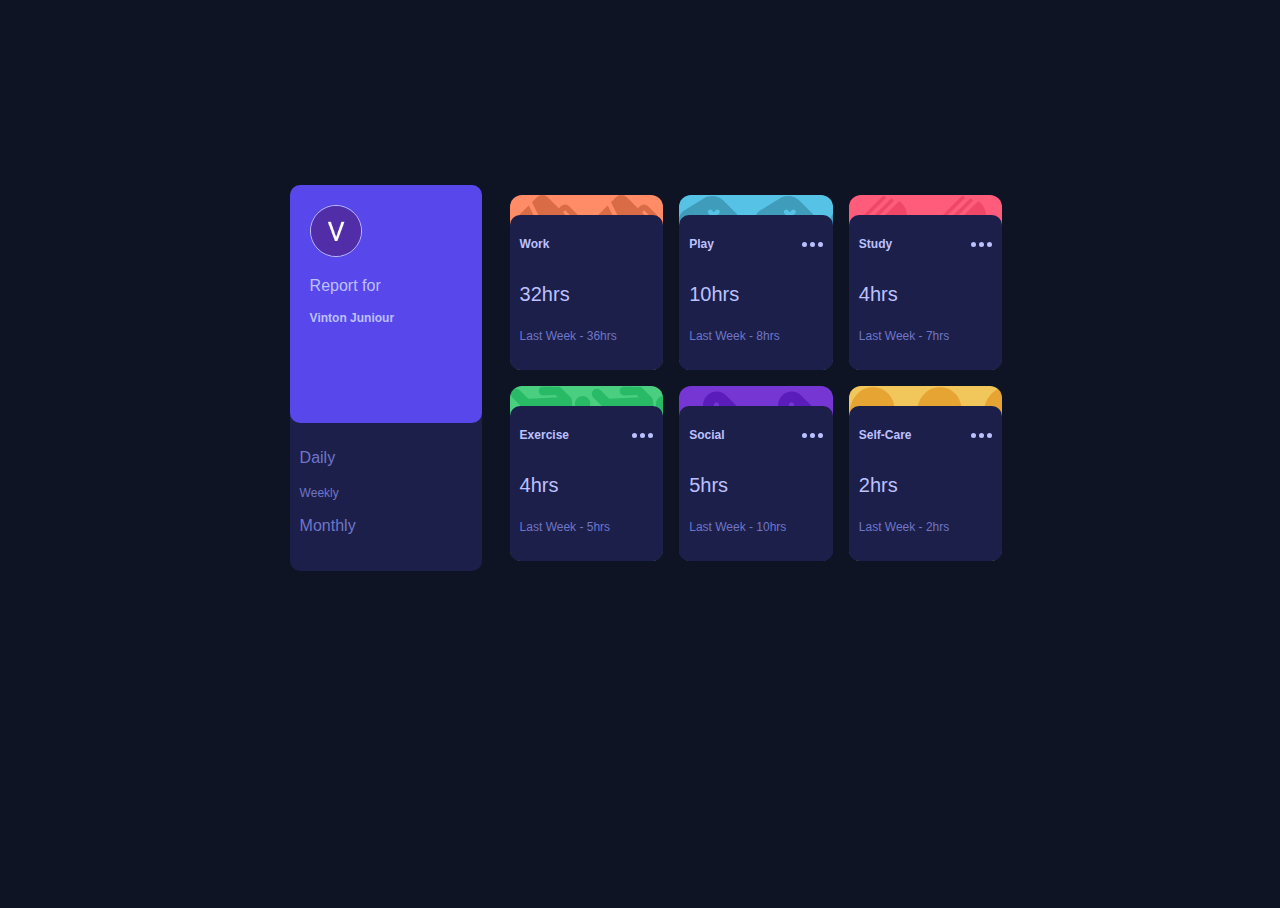
==== time.html @ a99e7ca4 "final" ====
<!DOCTYPE html>
<html lang="en">
<head>
  <meta charset="UTF-8">
  <meta http-equiv="X-UA-Compatible" content="IE=edge">
  <meta name="viewport" content="width=device-width, initial-scale=1.0">
  <title>Document</title>
  <link rel="stylesheet" href="./style.css">
</head>

<body>
  <div class="container">
    <aside>
      <div class="person">
        <img
          src="./images/v.png"
          alt="">
        <p>Report for</p>
        <h3>Vinton Juniour</h3>
      </div>
      <div class="personal-info">
        <p>Daily</p>
        <p>
          <span>Weekly</span>
        </p>
        <p>Monthly</p>
      </div>
    </aside>
    <main>
      <div class="activity">

        <div class="work">
          <div class="content">
            <div class="title">
              <h3>work </h3>
              <svg width="21" height="5" xmlns="http://www.w3.org/2000/svg">
                <path
                  d=" 0a2.5 2.5 0 1 1 0 5 2.5 2.5 0 0 1 0-5Zm8 "
                   />
              </svg>
            </div>
            <p id="duration">32hrs</p>
            <p><span>Last Week - 36hrs</span></p>
          </div>
        </div>

        <div class="play">
          <div class="content">
            <div class="title">
              <h3>play </h3>
              <svg width="21" height="5" xmlns="http://www.w3.org/2000/svg">
                <path
                  d="M2.5 0a2.5 2.5 0 1 1 0 5 2.5 2.5 0 0 1 0-5Zm8 0a2.5 2.5 0 1 1 0 5 2.5 2.5 0 0 1 0-5Zm8 0a2.5 2.5 0 1 1 0 5 2.5 2.5 0 0 1 0-5Z"
                  fill="#BBC0FF" fill-rule="evenodd" />
              </svg>
            </div>
            <p id="duration">10hrs</p>
            <p><span>Last Week - 8hrs</span></p>
          </div>
        </div>

        <div class="study">
          <div class="content">
            <div class="title">
              <h3>study </h3>
              <svg width="21" height="5" xmlns="http://www.w3.org/2000/svg">
                <path
                  d="M2.5 0a2.5 2.5 0 1 1 0 5 2.5 2.5 0 0 1 0-5Zm8 0a2.5 2.5 0 1 1 0 5 2.5 2.5 0 0 1 0-5Zm8 0a2.5 2.5 0 1 1 0 5 2.5 2.5 0 0 1 0-5Z"
                  fill="#BBC0FF" fill-rule="evenodd" />
              </svg>
            </div>
            <p id="duration">4hrs</p>
            <p><span>Last Week - 7hrs</span></p>
          </div>
        </div>

        <div class="exercise">
          <div class="content">
            <div class="title">
              <h3>exercise </h3>
              <svg width="21" height="5" xmlns="http://www.w3.org/2000/svg">
                <path
                  d="M2.5 0a2.5 2.5 0 1 1 0 5 2.5 2.5 0 0 1 0-5Zm8 0a2.5 2.5 0 1 1 0 5 2.5 2.5 0 0 1 0-5Zm8 0a2.5 2.5 0 1 1 0 5 2.5 2.5 0 0 1 0-5Z"
                  fill="#BBC0FF" fill-rule="evenodd" />
              </svg>
            </div>
            <p id="duration">4hrs</p>
            <p><span>Last Week - 5hrs</span></p>
          </div>
        </div>

        <div class="social">
          <div class="content">
            <div class="title">
              <h3>social </h3>
              <svg width="21" height="5" xmlns="http://www.w3.org/2000/svg">
                <path
                  d="M2.5 0a2.5 2.5 0 1 1 0 5 2.5 2.5 0 0 1 0-5Zm8 0a2.5 2.5 0 1 1 0 5 2.5 2.5 0 0 1 0-5Zm8 0a2.5 2.5 0 1 1 0 5 2.5 2.5 0 0 1 0-5Z"
                  fill="#BBC0FF" fill-rule="evenodd" />
              </svg>
            </div>
            <p id="duration">5hrs</p>
            <p><span>Last Week - 10hrs</span></p>
          </div>
        </div>

        <div class="self-care">
          <div class="content">
            <div class="title">
              <h3>self-care </h3>
              <svg width="21" height="5" xmlns="http://www.w3.org/2000/svg">
                <path
                  d="M2.5 0a2.5 2.5 0 1 1 0 5 2.5 2.5 0 0 1 0-5Zm8 0a2.5 2.5 0 1 1 0 5 2.5 2.5 0 0 1 0-5Zm8 0a2.5 2.5 0 1 1 0 5 2.5 2.5 0 0 1 0-5Z"
                  fill="#BBC0FF" fill-rule="evenodd" />
              </svg>
            </div>
            <p id="duration">2hrs</p>
            <p><span>Last Week - 2hrs</span></p>
          </div>
        </div>

      </div>
    </main>
  </div>
</body>

</html>
---- style.css ----
html,
body {
    height: 100%;
    box-sizing: border-box;

}

body {
    font-family: 'Raleway', sans-serif;
    padding: 10px;
    background-color: hsl(226, 43%, 10%)
}

.container {
    display: flex;
    justify-content: center;
    align-items: center;
    height: 80vh;
}

aside {

    width: 15vw;
    background-color: hsl(235, 46%, 20%);
    border-radius: 10px;
    align-content: stretch;
    margin: 20px;

}

.person {
    color: hsl(236, 100%, 87%);
    background-color: hsl(246, 80%, 60%);
    padding: 20px;
    height: 22vh;
    border-radius: 10px;
}

.person img {
    height: 50px;
    width: 50px;
    border: 1px solid hsl(236, 100%, 87%);
    border-radius: 50px;
}

.personal-info {
    color: hsl(235, 45%, 61%);
    border-radius: 20px 20px 5px 5px;
    padding: 10px;
    margin-bottom: 10px;
}

.profile h3 {
    font-family: 'Franklin Gothic Medium', 'Arial Narrow', Arial, sans-serif;
    letter-spacing: 1px;
    color: hsl(236, 100%, 87%);
    font-size: 28px;
    overflow-wrap: break-word;
    word-wrap: break-word;
    hyphens: auto;
}

.title {
    display: flex;
    justify-content: space-between;
    align-items: center;
}

.p-content p span {
    font-weight: 550;
    color: hsl(236, 100%, 87%);
}

.activity {
    display: grid;
    grid-template-columns: auto auto;
    grid-template-areas:
        "work play study"
        "exercise social self-care";
}

.content {
    background-color: hsl(235, 46%, 20%);
    border-radius: 10px;
    padding: 10px;
    position: relative;
}

.work {
    grid-area: work;
    background-color: hsl(15, 100%, 70%);
    background-image: url('./images/icon-work.svg');
}


.play {
    grid-area: play;
    background-color: hsl(195, 74%, 62%);
    background-image: url('./images/icon-play.svg');
}

.study {
    grid-area: study;
    background-color: hsl(348, 100%, 68%);
    background-image: url('./images/icon-study.svg');
}

.exercise {
    grid-area: exercise;
    background-color: hsl(145, 58%, 55%);
    background-image: url('./images/icon-exercise.svg');
}

.social {
    grid-area: social;
    background-color: hsl(264, 64%, 52%);
    background-image: url('./images/icon-social.svg');
}

.self-care {
    grid-area: self-care;
    background-color: hsl(43, 84%, 65%);
    background-image: url('./images/icon-self-care.svg');
}

.work,
.play,
.study,
.exercise,
.social,
.self-care {
    border-radius: 12px;
    width: 12vw;
    padding-top: 20px;
    margin: 8px;
    color: hsl(236, 100%, 87%);
}

div>h3 {
    font-size: 12px;
    font-weight: 550px;
    text-transform: capitalize;
}

p>span {
    font-size: 12px;
    color: hsl(235, 45%, 61%);
}

#duration {
    font-size: 20px;
    color: hsl(236, 100%, 87%);
}
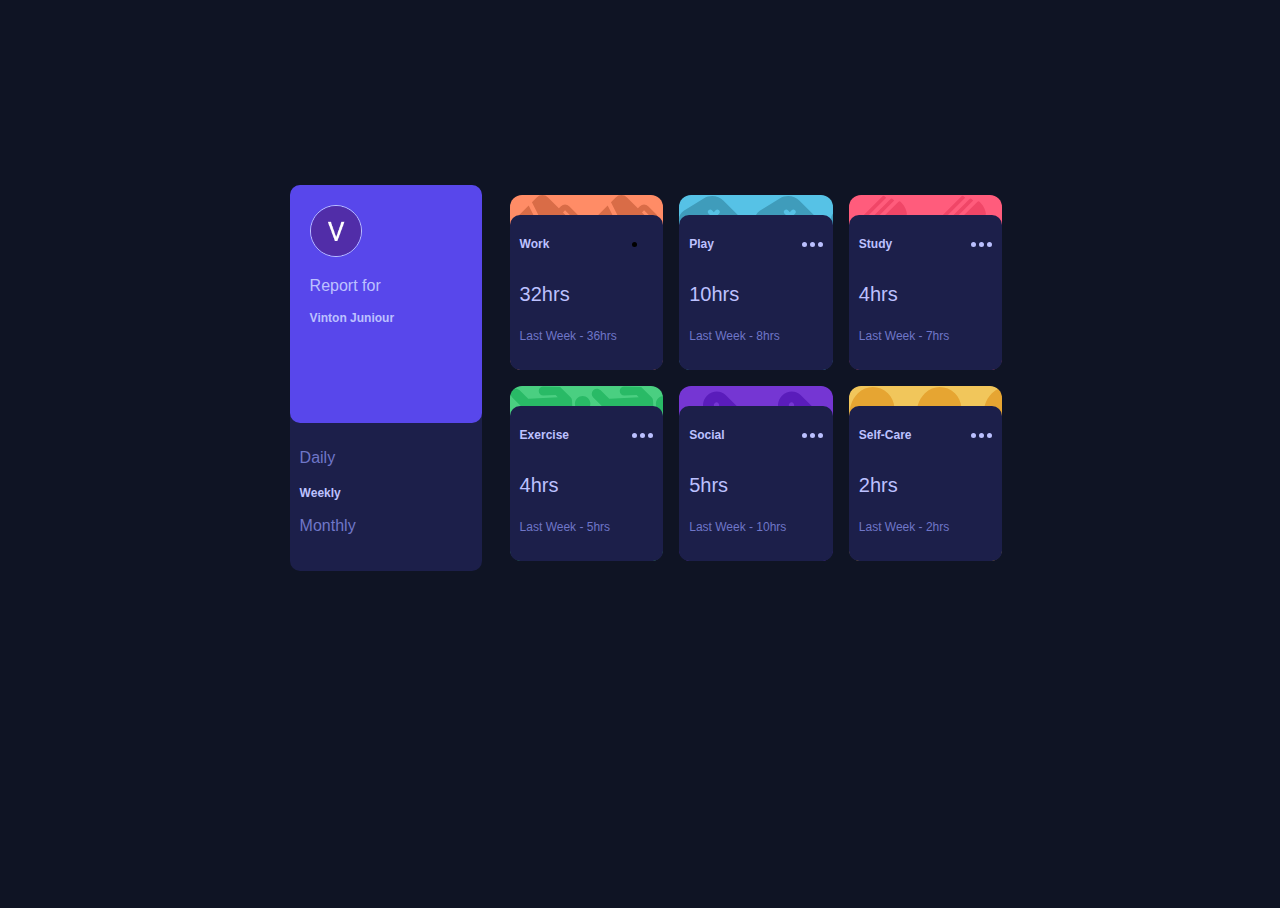
==== commit 064a98f3: "updated" ====
--- a/time.html
+++ b/time.html
@@ -10,117 +10,120 @@
 
 <body>
   <div class="container">
-    <aside>
-      <div class="person">
-        <img
-          src="./images/v.png"
-          alt="">
-        <p>Report for</p>
-        <h3>Vinton Juniour</h3>
+    
+      <aside>
+
+        <div class="person">
+          <img
+            src="./images/v.png"
+            alt="">
+          <p>Report for</p>
+           <h3>Vinton Juniour</h3>
+        </div>
+        <div class="personal-info">
+          <p>Daily</p>
+          <p>
+            <span>Weekly</span>
+          </p>
+          <p>Monthly</p>
+        </div>
+      </aside>
+      <div id="content">
+        <main>
+          <div class="activity">
+
+            <div class="work">
+              <div class="content">
+                <div class="title">
+                  <h3>work </h3>
+                  <svg width="21" height="5" xmlns="http://www.w3.org/2000/svg">
+                    <path
+                      d="M2.5 0a2.5 2.5 0 1 1 0 5 2.5 2.5 0 0 1 0-5Zm8 "
+                       />
+                  </svg>
+                </div>
+                <p id="duration">32hrs</p>
+                <p><span>Last Week - 36hrs</span></p>
+              </div>
+            </div>
+
+            <div class="play">
+              <div class="content">
+                <div class="title">
+                  <h3>play </h3>
+                  <svg width="21" height="5" xmlns="http://www.w3.org/2000/svg">
+                    <path
+                      d="M2.5 0a2.5 2.5 0 1 1 0 5 2.5 2.5 0 0 1 0-5Zm8 0a2.5 2.5 0 1 1 0 5 2.5 2.5 0 0 1 0-5Zm8 0a2.5 2.5 0 1 1 0 5 2.5 2.5 0 0 1 0-5Z"
+                      fill="#BBC0FF" fill-rule="evenodd" />
+                  </svg>
+                </div>
+                <p id="duration">10hrs</p>
+                <p><span>Last Week - 8hrs</span></p>
+              </div>
+            </div>
+
+            <div class="study">
+              <div class="content">
+                <div class="title">
+                  <h3>study </h3>
+                  <svg width="21" height="5" xmlns="http://www.w3.org/2000/svg">
+                    <path
+                      d="M2.5 0a2.5 2.5 0 1 1 0 5 2.5 2.5 0 0 1 0-5Zm8 0a2.5 2.5 0 1 1 0 5 2.5 2.5 0 0 1 0-5Zm8 0a2.5 2.5 0 1 1 0 5 2.5 2.5 0 0 1 0-5Z"
+                      fill="#BBC0FF" fill-rule="evenodd" />
+                  </svg>
+                </div>
+                <p id="duration">4hrs</p>
+                <p><span>Last Week - 7hrs</span></p>
+              </div>
+            </div>
+
+            <div class="exercise">
+              <div class="content">
+                <div class="title">
+                  <h3>exercise </h3>
+                  <svg width="21" height="5" xmlns="http://www.w3.org/2000/svg">
+                    <path
+                      d="M2.5 0a2.5 2.5 0 1 1 0 5 2.5 2.5 0 0 1 0-5Zm8 0a2.5 2.5 0 1 1 0 5 2.5 2.5 0 0 1 0-5Zm8 0a2.5 2.5 0 1 1 0 5 2.5 2.5 0 0 1 0-5Z"
+                      fill="#BBC0FF" fill-rule="evenodd" />
+                  </svg>
+                </div>
+                <p id="duration">4hrs</p>
+                <p><span>Last Week - 5hrs</span></p>
+              </div>
+            </div>
+
+            <div class="social">
+              <div class="content">
+                <div class="title">
+                  <h3>social </h3>
+                  <svg width="21" height="5" xmlns="http://www.w3.org/2000/svg">
+                    <path
+                      d="M2.5 0a2.5 2.5 0 1 1 0 5 2.5 2.5 0 0 1 0-5Zm8 0a2.5 2.5 0 1 1 0 5 2.5 2.5 0 0 1 0-5Zm8 0a2.5 2.5 0 1 1 0 5 2.5 2.5 0 0 1 0-5Z"
+                      fill="#BBC0FF" fill-rule="evenodd" />
+                  </svg>
+                </div>
+                <p id="duration">5hrs</p>
+                <p><span>Last Week - 10hrs</span></p>
+              </div>
+            </div>
+
+            <div class="self-care">
+              <div class="content">
+                <div class="title">
+                  <h3>self-care </h3>
+                  <svg width="21" height="5" xmlns="http://www.w3.org/2000/svg">
+                    <path
+                      d="M2.5 0a2.5 2.5 0 1 1 0 5 2.5 2.5 0 0 1 0-5Zm8 0a2.5 2.5 0 1 1 0 5 2.5 2.5 0 0 1 0-5Zm8 0a2.5 2.5 0 1 1 0 5 2.5 2.5 0 0 1 0-5Z"
+                      fill="#BBC0FF" fill-rule="evenodd" />
+                  </svg>
+                </div>
+                <p id="duration">2hrs</p>
+                <p><span>Last Week - 2hrs</span></p>
+              </div>
+          </div>
+
+        </main>
       </div>
-      <div class="personal-info">
-        <p>Daily</p>
-        <p>
-          <span>Weekly</span>
-        </p>
-        <p>Monthly</p>
-      </div>
-    </aside>
-    <main>
-      <div class="activity">
-
-        <div class="work">
-          <div class="content">
-            <div class="title">
-              <h3>work </h3>
-              <svg width="21" height="5" xmlns="http://www.w3.org/2000/svg">
-                <path
-                  d=" 0a2.5 2.5 0 1 1 0 5 2.5 2.5 0 0 1 0-5Zm8 "
-                   />
-              </svg>
-            </div>
-            <p id="duration">32hrs</p>
-            <p><span>Last Week - 36hrs</span></p>
-          </div>
-        </div>
-
-        <div class="play">
-          <div class="content">
-            <div class="title">
-              <h3>play </h3>
-              <svg width="21" height="5" xmlns="http://www.w3.org/2000/svg">
-                <path
-                  d="M2.5 0a2.5 2.5 0 1 1 0 5 2.5 2.5 0 0 1 0-5Zm8 0a2.5 2.5 0 1 1 0 5 2.5 2.5 0 0 1 0-5Zm8 0a2.5 2.5 0 1 1 0 5 2.5 2.5 0 0 1 0-5Z"
-                  fill="#BBC0FF" fill-rule="evenodd" />
-              </svg>
-            </div>
-            <p id="duration">10hrs</p>
-            <p><span>Last Week - 8hrs</span></p>
-          </div>
-        </div>
-
-        <div class="study">
-          <div class="content">
-            <div class="title">
-              <h3>study </h3>
-              <svg width="21" height="5" xmlns="http://www.w3.org/2000/svg">
-                <path
-                  d="M2.5 0a2.5 2.5 0 1 1 0 5 2.5 2.5 0 0 1 0-5Zm8 0a2.5 2.5 0 1 1 0 5 2.5 2.5 0 0 1 0-5Zm8 0a2.5 2.5 0 1 1 0 5 2.5 2.5 0 0 1 0-5Z"
-                  fill="#BBC0FF" fill-rule="evenodd" />
-              </svg>
-            </div>
-            <p id="duration">4hrs</p>
-            <p><span>Last Week - 7hrs</span></p>
-          </div>
-        </div>
-
-        <div class="exercise">
-          <div class="content">
-            <div class="title">
-              <h3>exercise </h3>
-              <svg width="21" height="5" xmlns="http://www.w3.org/2000/svg">
-                <path
-                  d="M2.5 0a2.5 2.5 0 1 1 0 5 2.5 2.5 0 0 1 0-5Zm8 0a2.5 2.5 0 1 1 0 5 2.5 2.5 0 0 1 0-5Zm8 0a2.5 2.5 0 1 1 0 5 2.5 2.5 0 0 1 0-5Z"
-                  fill="#BBC0FF" fill-rule="evenodd" />
-              </svg>
-            </div>
-            <p id="duration">4hrs</p>
-            <p><span>Last Week - 5hrs</span></p>
-          </div>
-        </div>
-
-        <div class="social">
-          <div class="content">
-            <div class="title">
-              <h3>social </h3>
-              <svg width="21" height="5" xmlns="http://www.w3.org/2000/svg">
-                <path
-                  d="M2.5 0a2.5 2.5 0 1 1 0 5 2.5 2.5 0 0 1 0-5Zm8 0a2.5 2.5 0 1 1 0 5 2.5 2.5 0 0 1 0-5Zm8 0a2.5 2.5 0 1 1 0 5 2.5 2.5 0 0 1 0-5Z"
-                  fill="#BBC0FF" fill-rule="evenodd" />
-              </svg>
-            </div>
-            <p id="duration">5hrs</p>
-            <p><span>Last Week - 10hrs</span></p>
-          </div>
-        </div>
-
-        <div class="self-care">
-          <div class="content">
-            <div class="title">
-              <h3>self-care </h3>
-              <svg width="21" height="5" xmlns="http://www.w3.org/2000/svg">
-                <path
-                  d="M2.5 0a2.5 2.5 0 1 1 0 5 2.5 2.5 0 0 1 0-5Zm8 0a2.5 2.5 0 1 1 0 5 2.5 2.5 0 0 1 0-5Zm8 0a2.5 2.5 0 1 1 0 5 2.5 2.5 0 0 1 0-5Z"
-                  fill="#BBC0FF" fill-rule="evenodd" />
-              </svg>
-            </div>
-            <p id="duration">2hrs</p>
-            <p><span>Last Week - 2hrs</span></p>
-          </div>
-        </div>
-
-      </div>
-    </main>
   </div>
 </body>
 
--- a/style.css
+++ b/style.css
@@ -66,7 +66,7 @@
     align-items: center;
 }
 
-.p-content p span {
+.personal-info p span {
     font-weight: 550;
     color: hsl(236, 100%, 87%);
 }
@@ -150,4 +150,52 @@
 #duration {
     font-size: 20px;
     color: hsl(236, 100%, 87%);
+}
+@media screen and (max-width:350px) {
+    *{
+        margin: 0;
+        padding: 0;
+        box-sizing: border-box;
+        
+        
+    }
+    .container{
+        width: 100vw;
+        height: 380vh;
+        display: grid;
+        justify-content: center;
+        align-items: center;
+       
+        background-color: hsl(226, 43%, 10%);
+    }
+    #content{
+        width: 100%;
+        height: 100%;
+        display: grid;
+        
+        grid-template-columns: repeat(1,2fr);
+        grid-template-rows: repeat(7,200px);
+        grid-template-areas: 
+        "one"
+        "one"
+        "two"
+        "three"
+        "four"
+        "five"
+        "six"
+        "seven";
+    }
+    
+    .person{
+        padding: 20px;
+        height: auto;
+        width: auto;
+        display: flex;
+        border-radius: 20px;
+        background-color:hsl(236, 85%, 61%);
+        
+    }
+    
+    
+   
 }